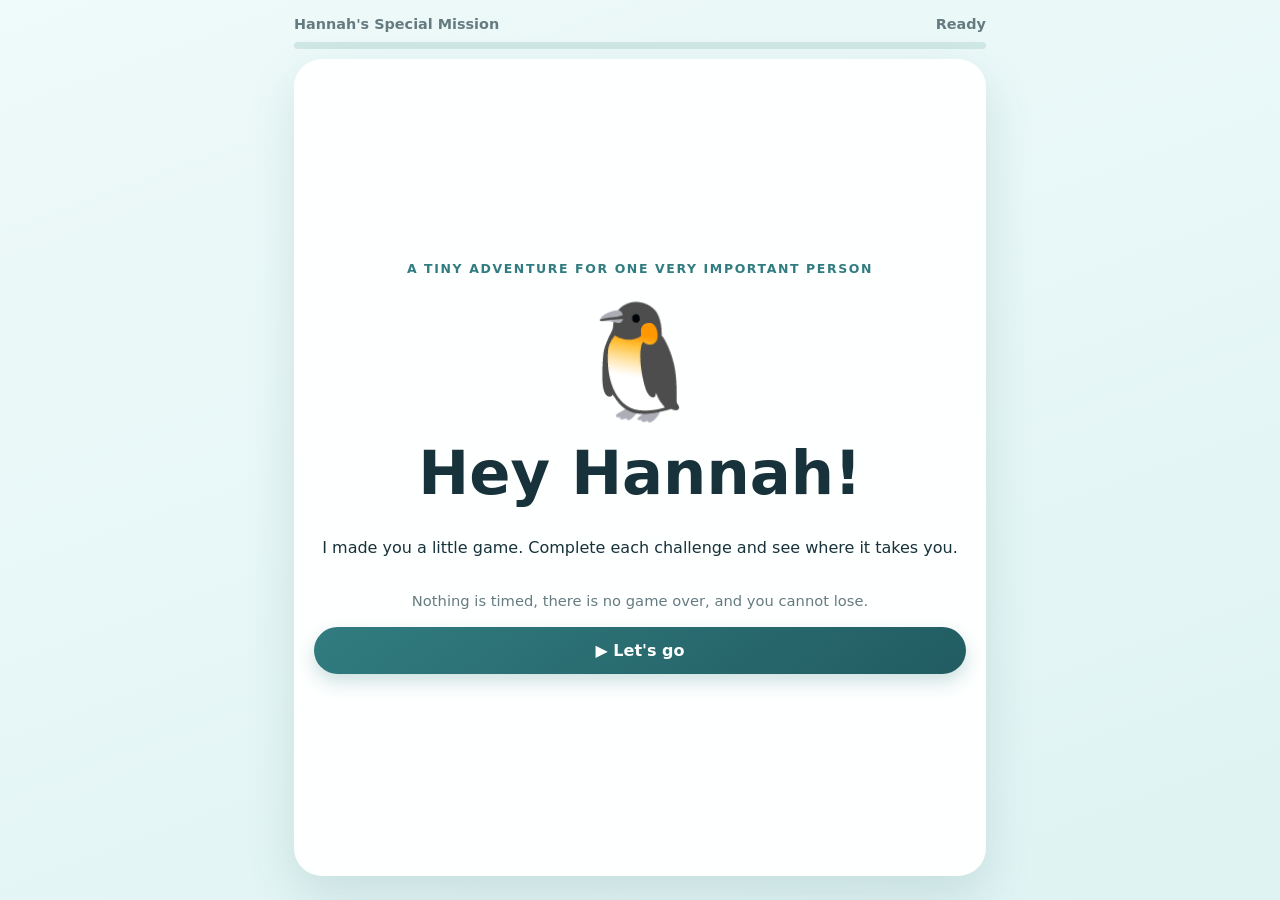
==== index.html @ bd0dbfc0 "Load personalised three-photo game build" ====
<!doctype html>
<html lang="en">
<head>
  <meta charset="utf-8" />
  <meta name="viewport" content="width=device-width, initial-scale=1, viewport-fit=cover" />
  <meta name="theme-color" content="#dff4f6" />
  <meta name="apple-mobile-web-app-capable" content="yes" />
  <title>Wedding Adventure</title>
  <link rel="stylesheet" href="game-2026.css?v=5" />
</head>
<body>
  <main class="app" aria-live="polite">
    <header class="topbar">
      <div id="player">Special Mission</div>
      <div id="progress">Ready</div>
    </header>

    <div class="track" aria-hidden="true">
      <span id="bar"></span>
    </div>

    <section class="card" id="screen"></section>
  </main>

  <div class="toast" id="toast" role="status" aria-live="polite"></div>

  <script src="game-2026.js?v=5"></script>
</body>
</html>
---- game-2026.css ----
:root{--ink:#17323a;--muted:#667b80;--accent:#317c80;--accent2:#dff3f1;--card:#fff;--good:#dff5e3;--bad:#ffe0e0}*{box-sizing:border-box}body{margin:0;min-height:100vh;font-family:system-ui,-apple-system,BlinkMacSystemFont,"Segoe UI",sans-serif;background:linear-gradient(160deg,#effafa,#dff3f3);color:var(--ink)}button{font:inherit;touch-action:manipulation;-webkit-tap-highlight-color:transparent}.app{width:min(720px,100%);min-height:100dvh;margin:auto;padding:16px 14px 24px;display:flex;flex-direction:column;gap:10px}.topbar{display:flex;justify-content:space-between;color:var(--muted);font-weight:800;font-size:.9rem}.track{height:7px;background:#cfe7e5;border-radius:999px;overflow:hidden}.track span{display:block;height:100%;width:0;background:linear-gradient(90deg,var(--accent),#6db9b0);transition:width .45s ease}.card{flex:1;min-height:590px;background:rgba(255,255,255,.96);border-radius:28px;padding:26px 20px;display:flex;flex-direction:column;justify-content:center;text-align:center;box-shadow:0 20px 50px rgba(36,91,95,.14);overflow:hidden;animation:cardIn .45s ease both}h1,h2{margin:0 0 12px}h1{font-size:clamp(2.2rem,9vw,3.8rem)}h2{font-size:clamp(1.7rem,6vw,2.4rem)}p{line-height:1.5}.small{color:var(--muted);font-size:.92rem}.kicker{font-size:.78rem;letter-spacing:.13em;text-transform:uppercase;color:var(--accent);font-weight:900;margin-bottom:10px}.primary,.secondary,.choice{border:0;border-radius:999px;padding:14px 20px;font-weight:900;transition:transform .15s ease,box-shadow .2s ease,opacity .2s ease}.primary{background:linear-gradient(145deg,var(--accent),#215c61);color:#fff;box-shadow:0 8px 18px rgba(49,124,128,.24)}.secondary{background:#fff;color:var(--accent);border:2px solid var(--accent)}button:active{transform:scale(.96)}.emoji-hero{font-size:7rem;margin:10px 0;animation:float 2.5s ease-in-out infinite}.grid,.match-grid{display:grid;grid-template-columns:repeat(4,1fr);gap:10px;margin:16px auto;width:min(100%,460px)}.tile,.memory-card{aspect-ratio:1;border:0;border-radius:17px;background:var(--accent2);font-size:2rem}.tile.found{background:var(--good);animation:pop .45s ease}.memory-card{position:relative;background:var(--accent);color:#fff;font-weight:900;transition:transform .2s ease,background .25s ease}.memory-card .face{display:none}.memory-card.open,.memory-card.matched{background:#fff;color:var(--ink);border:3px solid var(--accent2);transform:rotateY(180deg)}.memory-card.open .back,.memory-card.matched .back{display:none}.memory-card.open .face,.memory-card.matched .face{display:block;transform:rotateY(180deg)}.memory-card.matched{animation:matchPop .45s ease}.maze{width:min(100%,430px);aspect-ratio:1;margin:14px auto;border:5px solid var(--accent);border-radius:22px;position:relative;overflow:hidden;background:#f9fdfc;touch-action:none}.maze-grid{position:absolute;inset:0;display:grid;grid-template-columns:repeat(7,1fr);grid-template-rows:repeat(7,1fr)}.maze-cell{border:1px solid rgba(49,124,128,.08)}.maze-cell.wall{background:linear-gradient(145deg,#79b9b1,#3b8082)}.maze-sprite,.maze-goal{position:absolute;width:14.2857%;height:14.2857%;display:grid;place-items:center;font-size:2rem;z-index:2;pointer-events:none}.maze-sprite{left:0;top:0;transition:left .14s ease,top .14s ease;animation:bob 1.6s ease-in-out infinite}.maze-goal{right:0;bottom:0;animation:pulse 1.5s ease-in-out infinite}.controls{display:grid;grid-template-columns:repeat(3,60px);justify-content:center;gap:8px}.controls button:nth-child(1){grid-column:2}.controls button:nth-child(2){grid-column:1;grid-row:2}.controls button:nth-child(3){grid-column:2;grid-row:2}.controls button:nth-child(4){grid-column:3;grid-row:2}.photo-frame{width:min(100%,480px);aspect-ratio:4/3;margin:14px auto;background:linear-gradient(145deg,#d9eeec,#faf2df);border-radius:22px;display:grid;place-items:center;overflow:hidden;border:7px solid #fff;box-shadow:0 12px 30px rgba(30,80,84,.13)}.photo-frame img{width:100%;height:100%;object-fit:cover}.quiz{display:grid;gap:10px}.choice{background:var(--accent2);color:var(--ink)}.choice.good{background:var(--good);animation:pop .4s ease}.choice.bad{background:var(--bad);animation:shake .3s ease}.fish-game{position:relative;width:min(100%,500px);height:500px;margin:14px auto;border:5px solid var(--accent);border-radius:24px;overflow:hidden;background:linear-gradient(#dcf7ff 0 14%,#96ddeb 14% 60%,#74c9db 60% 100%);touch-action:none}.fish-score{position:absolute;z-index:5;top:10px;left:50%;transform:translateX(-50%);background:#fff;border-radius:999px;padding:8px 14px;font-weight:900}.fish-start{position:absolute;inset:0;z-index:10;background:rgba(239,251,252,.94);display:flex;flex-direction:column;justify-content:center;align-items:center;gap:12px;transition:opacity .3s ease,visibility .3s ease}.fish-start.hidden{opacity:0;visibility:hidden;pointer-events:none}.collector{position:absolute;left:calc(50% - 30px);bottom:24px;width:60px;height:60px;display:grid;place-items:center;font-size:3.4rem;z-index:6;user-select:none;touch-action:none;transition:left .06s linear,transform .16s ease}.collector.caught{transform:scale(1.25) rotate(-7deg)}.collector.bumped{animation:shake .25s ease}.falling{position:absolute;font-size:2.35rem;transform:translateX(-50%);will-change:top}.fish-controls{display:flex;justify-content:center;gap:18px}.fish-controls button{width:105px}.toast{position:fixed;left:50%;bottom:24px;transform:translate(-50%,120px);padding:12px 18px;border-radius:999px;background:#17323a;color:#fff;font-weight:900;transition:.3s;z-index:30}.toast.show{transform:translate(-50%,0)}.scratch{position:relative;width:min(100%,520px);height:350px;margin:14px auto;border-radius:24px;overflow:hidden;box-shadow:0 14px 30px rgba(31,83,87,.13)}.reveal{position:absolute;inset:0;display:grid;place-items:center;padding:24px;background:linear-gradient(145deg,#fff,#dff3f1);font-size:1.4rem;font-weight:850;line-height:1.4}canvas{position:absolute;inset:0;width:100%;height:100%;touch-action:none}.loading-screen{min-height:330px;display:grid;place-items:center;align-content:center}.loading-icons{font-size:4rem;margin-bottom:12px;animation:bob .9s ease-in-out infinite alternate}.loading-bar{width:min(310px,85%);height:12px;border-radius:999px;background:var(--accent2);overflow:hidden;margin:16px auto}.loading-bar span{display:block;height:100%;width:12%;background:linear-gradient(90deg,var(--accent),#72beb4);border-radius:inherit;animation:load 1s ease forwards}.celebrate{animation:popIn .65s ease both}.confetti{font-size:2rem;animation:bob 1s ease-in-out infinite alternate}@keyframes cardIn{from{opacity:0;transform:translateY(12px) scale(.985)}to{opacity:1;transform:none}}@keyframes float{50%{transform:translateY(-8px) rotate(2deg)}}@keyframes bob{to{transform:translateY(-7px)}}@keyframes pulse{50%{transform:scale(1.16)}}@keyframes load{to{width:100%}}@keyframes pop{50%{transform:scale(1.13)}}@keyframes matchPop{50%{transform:rotateY(180deg) scale(1.1)}}@keyframes shake{25%{transform:translateX(-7px)}50%{transform:translateX(7px)}75%{transform:translateX(-4px)}}@keyframes popIn{from{opacity:0;transform:scale(.75)}to{opacity:1;transform:none}}@media(max-width:480px){.card{padding:22px 16px}.grid,.match-grid{gap:8px}.fish-game{height:450px}.emoji-hero{font-size:6rem}}
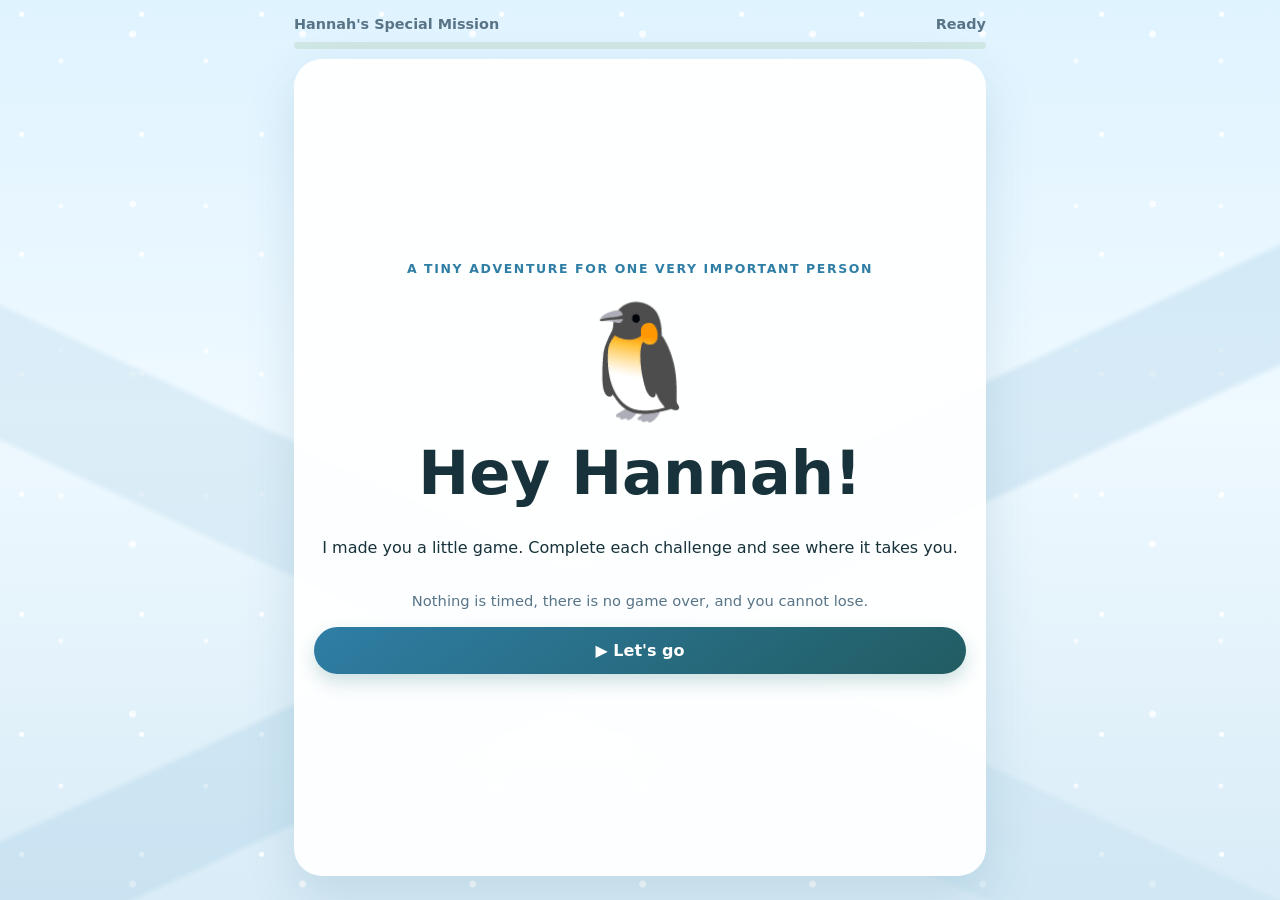
==== commit e10a2ae4: "Refresh Hannah scratch reveal script" ====
--- a/index.html
+++ b/index.html
@@ -7,6 +7,8 @@
   <meta name="apple-mobile-web-app-capable" content="yes" />
   <title>Wedding Adventure</title>
   <link rel="stylesheet" href="game-2026.css?v=5" />
+  <link rel="stylesheet" href="game-polish-v2.css?v=2" />
+  <link rel="stylesheet" href="person-theme-v1.css?v=2" />
 </head>
 <body>
   <main class="app" aria-live="polite">
@@ -24,6 +26,10 @@
 
   <div class="toast" id="toast" role="status" aria-live="polite"></div>
 
-  <script src="game-2026.js?v=5"></script>
+  <script src="game-photo-v1.js?v=2"></script>
+  <script src="photo-path-fix.js?v=1"></script>
+  <script src="game-polish-v2.js?v=3"></script>
+  <script src="match-theme-v1.js?v=1"></script>
+  <script src="scratch-theme-v1.js?v=2"></script>
 </body>
 </html>
--- a/game-polish-v2.css
+++ b/game-polish-v2.css
@@ -0,0 +1 @@
+.card{transition:opacity .3s ease,transform .3s ease}.photo-frame{position:relative;transform:rotate(-.65deg);background:#eef8f7}.photo-frame:nth-of-type(even){transform:rotate(.65deg)}.memory-photo{opacity:0;transform:scale(1.035);transition:opacity .55s ease,transform .8s ease}.memory-photo.loaded{opacity:1;transform:scale(1)}.memory-loader{position:absolute;inset:0;display:grid;place-content:center;gap:8px;background:linear-gradient(145deg,#eef9f8,#fff7e9);color:#557276;z-index:2;transition:opacity .35s ease}.memory-ready .memory-loader{opacity:0;pointer-events:none}.memory-loader-icon{font-size:2.7rem;animation:memoryPulse 1.1s ease-in-out infinite}.party-layer{position:fixed;inset:0;overflow:hidden;pointer-events:none;z-index:100}.party-piece{position:absolute;top:-12vh;font-size:clamp(1.15rem,4vw,2rem);animation:partyFall linear forwards;filter:drop-shadow(0 4px 4px rgba(0,0,0,.12))}.finale{position:relative;padding-top:14px;animation:finaleIn .7s cubic-bezier(.2,.85,.3,1) both}.finale-badge{display:inline-block;padding:8px 14px;border-radius:999px;background:linear-gradient(145deg,#ffe98b,#f7bd45);color:#674500;font-size:.76rem;font-weight:1000;letter-spacing:.12em;box-shadow:0 8px 18px rgba(222,164,45,.22);animation:badgePop .8s .1s both}.finale-icons{font-size:clamp(2rem,8vw,3.2rem);margin:16px 0 10px;animation:celebrateBounce 1.2s ease-in-out infinite}.finale h2{font-size:clamp(2rem,8vw,3rem);margin-bottom:12px}.finale-copy p,.next-memory,.achievement-card,.signed,.play-again{opacity:0;transform:translateY(14px);animation:finaleStep .55s ease forwards;animation-delay:var(--delay,0s)}.finale-copy p{margin:8px auto;max-width:510px}.next-memory{margin:22px auto;padding:20px;border:2px dashed #7bb9b4;border-radius:22px;background:linear-gradient(145deg,#f7ffff,#fff9ec);display:grid;gap:7px;box-shadow:0 12px 28px rgba(35,93,96,.1)}.next-memory span{color:#617a7e}.next-memory strong{font-size:clamp(1.7rem,7vw,2.4rem);color:#286f73}.achievement-card{width:min(100%,430px);margin:18px auto;text-align:left;padding:18px 20px;border-radius:22px;background:#f3fbfa;box-shadow:inset 0 0 0 2px #d8eeeb;line-height:1.8}.achievement-card h3{text-align:center;margin:0 0 8px}.gold-achievement{margin-top:8px;padding:8px 10px;border-radius:12px;background:#fff1bd;color:#684900;font-weight:900}.signed{font-weight:900;font-size:1.1rem}.play-again{margin-top:6px}.scratch:has(+ #yes[hidden]){animation:scratchGlow 2s ease-in-out infinite}@keyframes memoryPulse{50%{transform:scale(1.12) rotate(-3deg)}}@keyframes partyFall{to{transform:translate(var(--drift),120vh) rotate(var(--spin));opacity:.1}}@keyframes finaleIn{from{opacity:0;transform:scale(.9)}to{opacity:1;transform:none}}@keyframes badgePop{0%{opacity:0;transform:scale(.5) rotate(-8deg)}70%{transform:scale(1.12) rotate(2deg)}100%{opacity:1;transform:none}}@keyframes celebrateBounce{50%{transform:translateY(-7px) scale(1.04)}}@keyframes finaleStep{to{opacity:1;transform:none}}@keyframes scratchGlow{50%{box-shadow:0 14px 38px rgba(49,124,128,.26)}}@media(prefers-reduced-motion:reduce){.memory-photo,.memory-loader,.finale-copy p,.next-memory,.achievement-card,.signed,.play-again{transition:none;animation-duration:.01ms!important;animation-delay:0s!important}.party-piece{display:none}}
--- a/person-theme-v1.css
+++ b/person-theme-v1.css
@@ -0,0 +1,105 @@
+body.theme-hannah,
+body.theme-joe {
+  position: relative;
+  overflow-x: hidden;
+}
+
+body.theme-hannah {
+  --accent: #2f7ea6;
+  --accent2: #e7f4fb;
+  --muted: #587487;
+  background:
+    radial-gradient(circle at 18% 12%, rgba(255,255,255,.92) 0 2px, transparent 3px),
+    radial-gradient(circle at 78% 20%, rgba(255,255,255,.8) 0 3px, transparent 4px),
+    radial-gradient(circle at 42% 42%, rgba(255,255,255,.7) 0 2px, transparent 3px),
+    linear-gradient(180deg, #dff3ff 0%, #eff9ff 46%, #d9ecf7 100%);
+  background-size: 120px 120px, 170px 170px, 145px 145px, auto;
+}
+
+body.theme-joe {
+  --accent: #2d8580;
+  --accent2: #e2f3ed;
+  --muted: #617b79;
+  background:
+    radial-gradient(ellipse at 12% 100%, rgba(244,205,132,.78) 0 18%, transparent 19%),
+    radial-gradient(ellipse at 88% 100%, rgba(238,191,110,.65) 0 20%, transparent 21%),
+    linear-gradient(180deg, #cfeff6 0%, #e5f7f4 43%, #f7e2b5 100%);
+}
+
+body.theme-hannah::before,
+body.theme-joe::before {
+  content: '';
+  position: fixed;
+  inset: 0;
+  z-index: -1;
+  pointer-events: none;
+  opacity: .7;
+}
+
+body.theme-hannah::before {
+  background:
+    linear-gradient(155deg, transparent 0 56%, rgba(177,214,233,.55) 56.5% 64%, transparent 64.5%),
+    linear-gradient(205deg, transparent 0 60%, rgba(199,226,240,.7) 60.5% 69%, transparent 69.5%);
+}
+
+body.theme-joe::before {
+  background:
+    radial-gradient(ellipse at 50% 72%, rgba(58,172,190,.22) 0 18%, transparent 18.5%),
+    linear-gradient(175deg, transparent 0 66%, rgba(255,255,255,.42) 66.5% 68%, transparent 68.5%);
+}
+
+body.theme-hannah .card,
+body.theme-joe .card {
+  backdrop-filter: blur(6px);
+  -webkit-backdrop-filter: blur(6px);
+}
+
+body.theme-hannah .card {
+  background: rgba(255,255,255,.94);
+  box-shadow: 0 20px 50px rgba(52,112,145,.16);
+}
+
+body.theme-joe .card {
+  background: rgba(255,255,255,.94);
+  box-shadow: 0 20px 50px rgba(67,119,104,.16);
+}
+
+body.theme-hannah .scratch {
+  box-shadow: 0 14px 30px rgba(55,115,150,.18), inset 0 0 0 1px rgba(255,255,255,.65);
+}
+
+body.theme-joe .scratch {
+  box-shadow: 0 14px 30px rgba(139,104,49,.2), inset 0 0 0 1px rgba(255,255,255,.45);
+}
+
+body.theme-hannah .scratch::after,
+body.theme-joe .scratch::after {
+  position: absolute;
+  left: 50%;
+  bottom: 26px;
+  transform: translateX(-50%);
+  z-index: 3;
+  pointer-events: none;
+  font-weight: 900;
+  opacity: .58;
+  font-size: .82rem;
+  letter-spacing: .04em;
+}
+
+body.theme-hannah .scratch::after { content: '❄️  WIPE AWAY THE SNOW  ❄️'; color: #315f7a; }
+body.theme-joe .scratch::after { content: '🌴  WIPE AWAY THE SAND  🐚'; color: #705124; }
+
+@media (max-width: 480px) {
+  body.theme-hannah::after,
+  body.theme-joe::after {
+    position: fixed;
+    right: 8px;
+    bottom: 10px;
+    font-size: 2rem;
+    opacity: .22;
+    pointer-events: none;
+    z-index: -1;
+  }
+  body.theme-hannah::after { content: '🐧 ❄️'; }
+  body.theme-joe::after { content: '🌴 🐢'; }
+}
